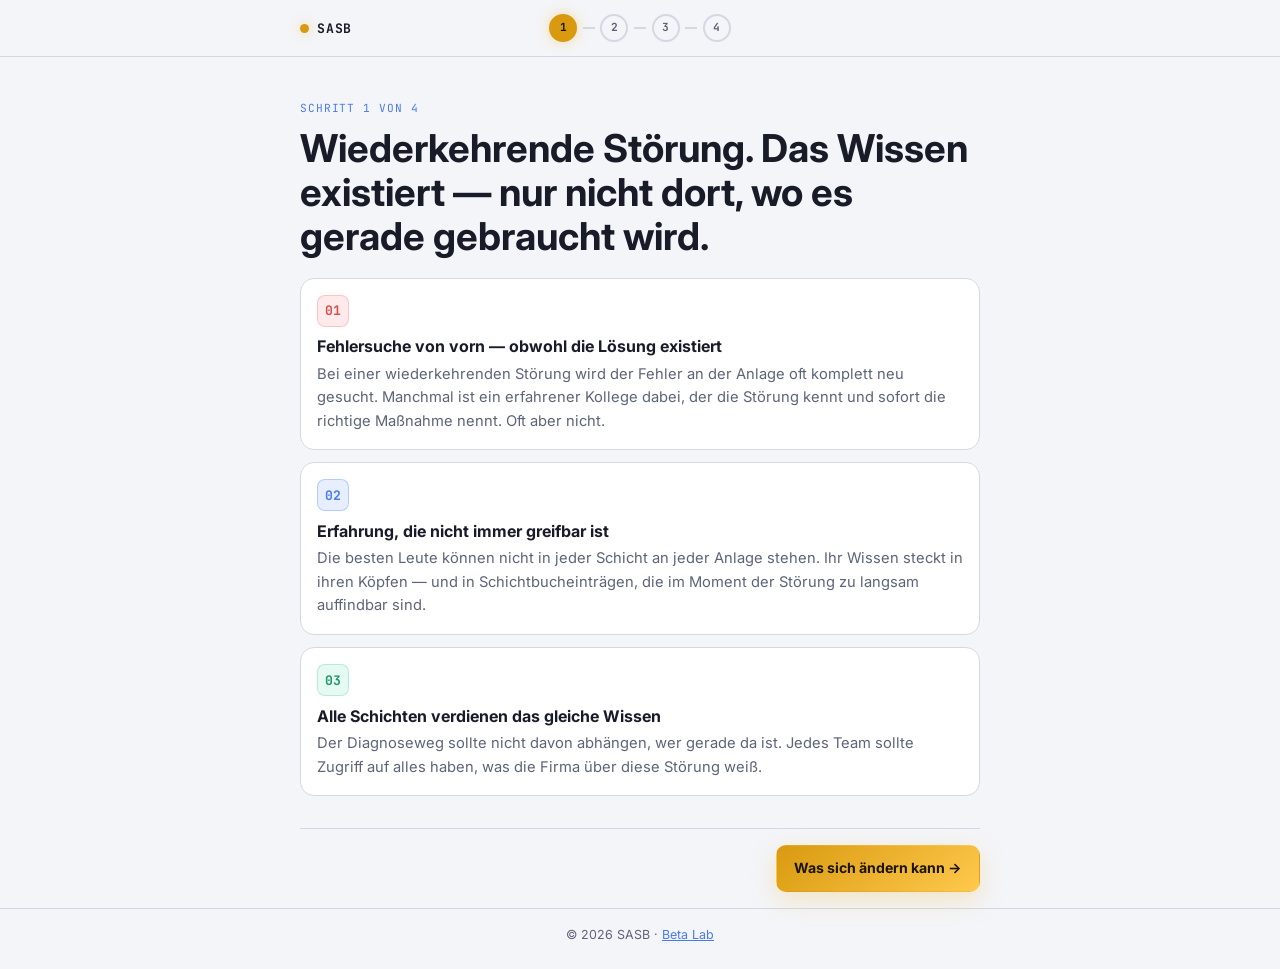
==== index.html @ c2d975c8 "Restructure static site and add GitHub Pages deployment" ====
<!doctype html>
<html lang="de">
<head>
  <meta charset="utf-8" />
  <script>
  (() => {
    try {
      const stored = localStorage.getItem('lugh21-theme');
      if (stored === 'dark' || stored === 'light') {
        document.documentElement.setAttribute('data-theme', stored);
      } else if (stored === 'system') {
        document.documentElement.removeAttribute('data-theme');
      } else {
        document.documentElement.setAttribute('data-theme', 'light');
      }
    } catch (error) {
      document.documentElement.setAttribute('data-theme', 'light');
    }
  })();
  </script>
  <meta name="viewport" content="width=device-width, initial-scale=1" />
  <title>SASB | Wiederkehrende Störung?</title>
  <meta name="description" content="Wiederkehrende Störungen kosten Zeit — weil vorhandenes Wissen im Moment der Störung nicht greifbar ist." />
  <meta name="robots" content="noindex,nofollow" />
  <link rel="preconnect" href="https://fonts.googleapis.com" />
  <link rel="preconnect" href="https://fonts.gstatic.com" crossorigin />
  <link href="https://fonts.googleapis.com/css2?family=Inter:wght@400;600;700&family=JetBrains+Mono:wght@500;700&display=swap" rel="stylesheet" />
  <link rel="stylesheet" href="assets/style.css" />
  <script src="assets/theme.js" defer></script>
</head>
<body>

  <header class="site-header">
    <div class="wrap header-row">
      <a class="brand" href="./">
        <span class="brand-dot" aria-hidden="true"></span>
        SASB
      </a>
      <nav class="steps" aria-label="Fortschritt">
        <span class="step-dot active" aria-current="step" aria-label="Schritt 1">1</span>
        <span class="step-line"></span>
        <a class="step-dot" href="loesung/" aria-label="Schritt 2">2</a>
        <span class="step-line"></span>
        <a class="step-dot" href="ablauf/" aria-label="Schritt 3">3</a>
        <span class="step-line"></span>
        <a class="step-dot" href="termin/" aria-label="Schritt 4">4</a>
      </nav>
      <div class="links"></div>
    </div>
  </header>

  <main>
    <div class="wrap">

      <div class="reveal">
        <p class="page-label">Schritt 1 von 4</p>
        <h1>Wiederkehrende Störung. Das Wissen existiert — nur nicht dort, wo es gerade gebraucht wird.</h1>
      </div>

      <div class="card-grid reveal d2">

        <article class="card">
          <div class="card-icon red">01</div>
          <h3>Fehlersuche von vorn — obwohl die Lösung existiert</h3>
          <p>Bei einer wiederkehrenden Störung wird der Fehler an der Anlage oft komplett neu gesucht. Manchmal ist ein erfahrener Kollege dabei, der die Störung kennt und sofort die richtige Maßnahme nennt. Oft aber nicht.</p>
        </article>

        <article class="card">
          <div class="card-icon blue">02</div>
          <h3>Erfahrung, die nicht immer greifbar ist</h3>
          <p>Die besten Leute können nicht in jeder Schicht an jeder Anlage stehen. Ihr Wissen steckt in ihren Köpfen — und in Schichtbucheinträgen, die im Moment der Störung zu langsam auffindbar sind.</p>
        </article>

        <article class="card">
          <div class="card-icon green">03</div>
          <h3>Alle Schichten verdienen das gleiche Wissen</h3>
          <p>Der Diagnoseweg sollte nicht davon abhängen, wer gerade da ist. Jedes Team sollte Zugriff auf alles haben, was die Firma über diese Störung weiß.</p>
        </article>

      </div>

      <nav class="wizard-nav reveal d3">
        <span></span>
        <a class="btn btn-next" href="loesung/">Was sich ändern kann &rarr;</a>
      </nav>

    </div>
  </main>

  <footer class="site-footer">
    <div class="wrap">
      &copy; 2026 SASB &middot; <a href="/beta-lab/">Beta Lab</a>
    </div>
  </footer>

</body>
</html>
---- assets/style.css ----
/* SASB Case Study Flow — "Werkstatt-Klarheit" */

/* === Light Mode (Default) === */
:root {
  color-scheme: light;
  --bg: #f4f5f9;
  --surface: #ffffff;
  --surface-2: #eceef3;
  --line: #d3d8e3;
  --text: #181c28;
  --muted: #5c6478;
  --blue: #3068e0;
  --blue-soft: #4a7af0;
  --signal: #d99a10;
  --signal-soft: #b8840e;
  --ok: #1c9968;
  --warn: #d44e4e;
  --header-bg: rgba(244, 245, 249, 0.92);
  --terminal-bg: #eceef3;
  --terminal-text: #2c3652;
  --signal-text: #6e5000;
  --callout-text: #1e3d6e;
  --max: 680px;
  --r: 14px;
}

/* === Dark Mode === */
:root[data-theme="dark"] {
  color-scheme: dark;
  --bg: #0c1021;
  --surface: #151b2e;
  --surface-2: #1a2240;
  --line: #253354;
  --text: #e8edf5;
  --muted: #8a96b0;
  --blue: #3b7dff;
  --blue-soft: #6b9fff;
  --signal: #f0b429;
  --signal-soft: #ffd97a;
  --ok: #34d399;
  --warn: #f87171;
  --header-bg: rgba(12, 16, 33, 0.92);
  --terminal-bg: linear-gradient(175deg, #0e142a, #0a0e1c);
  --terminal-text: #c0d0f0;
  --signal-text: #ffe8a8;
  --callout-text: #bdd4ff;
}

@media (prefers-color-scheme: dark) {
  :root:not([data-theme]) {
    color-scheme: dark;
    --bg: #0c1021;
    --surface: #151b2e;
    --surface-2: #1a2240;
    --line: #253354;
    --text: #e8edf5;
    --muted: #8a96b0;
    --blue: #3b7dff;
    --blue-soft: #6b9fff;
    --signal: #f0b429;
    --signal-soft: #ffd97a;
    --ok: #34d399;
    --warn: #f87171;
    --header-bg: rgba(12, 16, 33, 0.92);
    --terminal-bg: linear-gradient(175deg, #0e142a, #0a0e1c);
    --terminal-text: #c0d0f0;
    --signal-text: #ffe8a8;
    --callout-text: #bdd4ff;
  }
}

*, *::before, *::after { box-sizing: border-box; }

html, body { margin: 0; padding: 0; }

body {
  font-family: Inter, system-ui, -apple-system, sans-serif;
  color: var(--text);
  background: var(--bg);
  line-height: 1.6;
  min-height: 100vh;
  display: flex;
  flex-direction: column;
}

a { color: inherit; text-decoration: none; }

/* Layout */
.wrap {
  width: min(var(--max), calc(100% - 2rem));
  margin: 0 auto;
}

main {
  flex: 1;
  padding: 2rem 0 1rem;
}

/* === HEADER === */
.site-header {
  border-bottom: 1px solid var(--line);
  background: var(--header-bg);
  backdrop-filter: blur(10px);
  position: sticky;
  top: 0;
  z-index: 10;
}

.header-row {
  display: flex;
  align-items: center;
  justify-content: space-between;
  min-height: 56px;
  gap: 0.5rem;
}

.brand {
  display: inline-flex;
  align-items: center;
  gap: 0.5rem;
  font-family: "JetBrains Mono", monospace;
  font-weight: 700;
  font-size: 0.82rem;
  letter-spacing: 0.06em;
  text-transform: uppercase;
  color: var(--text);
  min-width: 60px;
}

.brand-dot {
  width: 9px;
  height: 9px;
  border-radius: 50%;
  background: var(--signal);
  box-shadow: 0 0 12px rgba(240, 180, 41, 0.5);
}

.links {
  display: flex;
  align-items: center;
  justify-content: flex-end;
  min-width: 60px;
}

/* === STEP INDICATOR === */
.steps {
  display: flex;
  align-items: center;
  gap: 0.35rem;
}

.step-dot {
  width: 28px;
  height: 28px;
  border-radius: 50%;
  display: grid;
  place-items: center;
  font-family: "JetBrains Mono", monospace;
  font-size: 0.7rem;
  font-weight: 700;
  border: 2px solid var(--line);
  color: var(--muted);
  background: transparent;
  transition: 0.2s ease;
}

a.step-dot:hover {
  border-color: var(--blue-soft);
  color: var(--text);
  box-shadow: 0 0 0 3px rgba(59, 125, 255, 0.12);
}

a.step-dot.done:hover {
  border-color: var(--blue-soft);
  background: var(--blue-soft);
  color: #fff;
}

a.step-dot:focus-visible {
  outline: 2px solid rgba(59, 125, 255, 0.55);
  outline-offset: 2px;
}

.step-dot.done {
  border-color: var(--blue);
  background: var(--blue);
  color: #fff;
}

.step-dot.active {
  border-color: var(--signal);
  background: var(--signal);
  color: #1a1500;
  box-shadow: 0 0 14px rgba(240, 180, 41, 0.4);
}

.step-line {
  width: 12px;
  height: 2px;
  background: var(--line);
}

.step-line.done {
  background: var(--blue);
}

/* === PAGE HEADLINE === */
.page-label {
  font-family: "JetBrains Mono", monospace;
  font-size: 0.7rem;
  letter-spacing: 0.08em;
  text-transform: uppercase;
  color: var(--blue-soft);
  margin-bottom: 0.5rem;
}

h1 {
  font-size: clamp(1.6rem, 5vw, 2.4rem);
  line-height: 1.15;
  margin: 0 0 1rem;
  font-weight: 700;
}

.lead {
  color: var(--muted);
  font-size: 1.02rem;
  margin: 0 0 1.5rem;
  max-width: 56ch;
}

h2 {
  font-size: 1.15rem;
  line-height: 1.2;
  margin: 0 0 0.6rem;
  font-weight: 700;
}

/* === CARDS === */
.card-grid {
  display: grid;
  gap: 0.75rem;
  margin-top: 1.2rem;
}

.card {
  border-radius: var(--r);
  border: 1px solid var(--line);
  background: var(--surface);
  padding: 1rem;
}

.card h3 {
  font-size: 1rem;
  margin: 0 0 0.4rem;
  line-height: 1.25;
}

.card p {
  margin: 0;
  color: var(--muted);
  font-size: 0.92rem;
}

.card-icon {
  width: 32px;
  height: 32px;
  border-radius: 8px;
  display: grid;
  place-items: center;
  font-size: 0.82rem;
  margin-bottom: 0.6rem;
  font-weight: 700;
  font-family: "JetBrains Mono", monospace;
}

.card-icon.red {
  background: rgba(248, 113, 113, 0.15);
  color: var(--warn);
  border: 1px solid rgba(248, 113, 113, 0.3);
}

.card-icon.blue {
  background: rgba(59, 125, 255, 0.12);
  color: var(--blue-soft);
  border: 1px solid rgba(59, 125, 255, 0.3);
}

.card-icon.green {
  background: rgba(52, 211, 153, 0.12);
  color: var(--ok);
  border: 1px solid rgba(52, 211, 153, 0.3);
}

/* === TERMINAL === */
.terminal {
  border-radius: var(--r);
  border: 1px solid var(--line);
  background: var(--terminal-bg);
  padding: 0.8rem 1rem;
  margin: 1rem 0;
}

.terminal-head {
  display: flex;
  align-items: center;
  gap: 0.4rem;
  margin-bottom: 0.7rem;
}

.terminal-head i {
  width: 8px;
  height: 8px;
  border-radius: 50%;
  background: var(--line);
}

.terminal-head span {
  margin-left: 0.3rem;
  font-family: "JetBrains Mono", monospace;
  font-size: 0.72rem;
  color: var(--muted);
}

.terminal pre {
  margin: 0;
  font-family: "JetBrains Mono", monospace;
  font-size: 0.78rem;
  color: var(--terminal-text);
  white-space: pre-wrap;
  line-height: 1.55;
}

/* === DEMO BLOCKS (Eingabe / Antwort) === */
.demo-context {
  font-size: 0.88rem;
  color: var(--muted);
  margin: 1rem 0 0.5rem;
}

.demo-block {
  border-radius: var(--r);
  border: 1px solid var(--line);
  background: var(--terminal-bg);
  padding: 0.8rem 1rem;
  font-family: "JetBrains Mono", monospace;
  font-size: 0.78rem;
  color: var(--terminal-text);
  line-height: 1.55;
}

.demo-block + .demo-block {
  margin-top: 0.75rem;
}

.demo-block-head {
  display: flex;
  align-items: baseline;
  justify-content: space-between;
  gap: 0.5rem;
  margin-bottom: 0.5rem;
  flex-wrap: wrap;
}

.demo-block-head .terminal-label {
  margin-bottom: 0;
}

.demo-block-head-right {
  display: flex;
  align-items: center;
  gap: 0.5rem;
  flex-wrap: wrap;
}

.demo-block p {
  margin: 0 0 0.6rem;
}

.demo-block p:last-child {
  margin-bottom: 0;
}

/* === TERMINAL BODY (structured content) === */
.terminal-body {
  font-family: "JetBrains Mono", monospace;
  font-size: 0.78rem;
  color: var(--terminal-text);
  line-height: 1.55;
}

.terminal-body p {
  margin: 0 0 0.6rem;
}

.terminal-body p:last-child {
  margin-bottom: 0;
}

.terminal-input {
  color: var(--text);
  font-weight: 700;
  padding-bottom: 0.6rem;
  margin-bottom: 0.7rem;
  border-bottom: 1px solid var(--line);
}

.terminal-prompt {
  color: var(--signal);
  margin-right: 0.3rem;
}

.terminal-label {
  font-weight: 700;
  text-transform: uppercase;
  letter-spacing: 0.04em;
  font-size: 0.72rem;
  margin-bottom: 0.25rem;
  color: var(--muted);
}

.terminal-label.action {
  color: var(--ok);
  display: flex;
  align-items: center;
  gap: 0.5rem;
  flex-wrap: wrap;
}

.terminal-score {
  display: inline-flex;
  align-items: center;
  gap: 0.25rem;
  font-family: "JetBrains Mono", monospace;
  font-size: 0.68rem;
  font-weight: 700;
  color: var(--ok);
  background: rgba(52, 211, 153, 0.1);
  border: 1px solid rgba(52, 211, 153, 0.3);
  border-radius: 6px;
  padding: 0.15rem 0.45rem;
  text-transform: none;
  letter-spacing: 0;
}

.terminal-cause {
  font-family: "JetBrains Mono", monospace;
  font-size: 0.75rem;
  color: var(--signal-soft);
  background: rgba(240, 180, 41, 0.07);
  border: 1px solid rgba(240, 180, 41, 0.35);
  border-radius: 8px;
  padding: 0.4rem 0.6rem;
  line-height: 1.45;
  margin: 0.3rem 0 0;
}

.terminal-source-link {
  font-size: 0.68rem;
  color: var(--blue-soft);
  cursor: pointer;
  text-transform: none;
  letter-spacing: 0;
  font-weight: 500;
  white-space: nowrap;
}

.terminal-source-link:hover {
  text-decoration: underline;
}

.terminal-details {
  border-top: 1px solid var(--line);
  padding-top: 0.5rem;
  margin-top: 0.6rem;
}

.terminal-details summary {
  font-weight: 700;
  color: var(--muted);
  text-transform: uppercase;
  letter-spacing: 0.04em;
  font-size: 0.72rem;
  cursor: pointer;
  list-style: none;
  display: flex;
  align-items: center;
  gap: 0.4rem;
}

.terminal-details summary::-webkit-details-marker {
  display: none;
}

.terminal-details summary::before {
  content: "\25B6";
  font-size: 0.55rem;
  color: var(--muted);
  transition: transform 0.15s ease;
}

.terminal-details[open] summary::before {
  transform: rotate(90deg);
}

.terminal-details p {
  margin: 0.4rem 0 0;
  padding-left: 1rem;
  color: var(--terminal-text);
}

.terminal-details .terminal-raw-entry {
  margin: 0.4rem 0 0;
  padding-left: 1rem;
  color: var(--terminal-text);
  white-space: normal;
  overflow-wrap: break-word;
  font-size: 0.88rem;
  line-height: 1.6;
}

.terminal-details[open] {
  padding-bottom: 0.2rem;
}

/* === COMPARE BOX (Ist / Ist nicht) === */
.compare {
  display: grid;
  gap: 0.75rem;
  margin: 1rem 0;
}

.compare-box {
  border-radius: var(--r);
  padding: 0.9rem 1rem;
  border: 1px solid;
}

.compare-box.positive {
  border-color: rgba(52, 211, 153, 0.35);
  background: rgba(52, 211, 153, 0.06);
}

.compare-box.negative {
  border-color: rgba(248, 113, 113, 0.3);
  background: rgba(248, 113, 113, 0.05);
}

.compare-box h3 {
  font-size: 0.82rem;
  margin: 0 0 0.4rem;
  font-family: "JetBrains Mono", monospace;
  letter-spacing: 0.04em;
  text-transform: uppercase;
}

.compare-box.positive h3 { color: var(--ok); }
.compare-box.negative h3 { color: var(--warn); }

.compare-box ul {
  margin: 0;
  padding-left: 1rem;
  color: var(--muted);
  font-size: 0.88rem;
}

.compare-box li + li { margin-top: 0.3rem; }

/* === CASE CARDS === */
.case-card {
  border-radius: var(--r);
  border: 1px solid var(--line);
  background: var(--surface);
  padding: 1rem;
}

.case-card h3 {
  font-size: 0.95rem;
  margin: 0 0 0.5rem;
}

.case-card ul {
  margin: 0;
  padding-left: 1rem;
  color: var(--muted);
  font-size: 0.88rem;
}

.case-card li + li { margin-top: 0.3rem; }

/* === KPI === */
.kpi-grid {
  display: grid;
  grid-template-columns: repeat(3, 1fr);
  gap: 0.6rem;
  margin: 1rem 0;
}

.kpi-item {
  border-radius: 10px;
  border: 1px solid var(--line);
  background: var(--surface);
  padding: 0.7rem;
  text-align: center;
}

.kpi-item strong {
  display: block;
  font-family: "JetBrains Mono", monospace;
  color: var(--signal);
  font-size: 0.95rem;
}

.kpi-item span {
  font-size: 0.78rem;
  color: var(--muted);
}

/* === TIMELINE === */
.timeline {
  display: grid;
  gap: 0.6rem;
  margin: 1rem 0;
}

.tl-item {
  display: grid;
  grid-template-columns: 72px 1fr;
  gap: 0.7rem;
  align-items: start;
}

.tl-tag {
  text-align: center;
  border-radius: 8px;
  padding: 0.3rem 0.35rem;
  font-family: "JetBrains Mono", monospace;
  font-size: 0.68rem;
  font-weight: 700;
  color: #0a0f1f;
  background: var(--blue-soft);
}

.tl-item h3 {
  font-size: 0.95rem;
  margin: 0 0 0.2rem;
}

.tl-item p {
  margin: 0;
  color: var(--muted);
  font-size: 0.88rem;
}

/* === SIGNAL BOX (Risikoregel) === */
.signal-box {
  border-radius: var(--r);
  border: 1px solid rgba(240, 180, 41, 0.45);
  background: rgba(240, 180, 41, 0.07);
  padding: 1rem;
  margin: 1rem 0;
}

.signal-box h3 {
  font-size: 1.05rem;
  color: var(--signal-soft);
  margin: 0 0 0.3rem;
}

.signal-box p {
  margin: 0;
  color: var(--signal-text);
  font-size: 0.9rem;
}

/* === CALLOUT === */
.callout {
  border-radius: var(--r);
  border: 1px solid rgba(59, 125, 255, 0.35);
  background: rgba(59, 125, 255, 0.07);
  padding: 0.8rem 1rem;
  color: var(--callout-text);
  font-size: 0.88rem;
  margin: 1rem 0;
}

/* === NOTE (muted hint) === */
.note {
  font-size: 0.8rem;
  color: var(--muted);
  margin-top: 0.6rem;
  padding-left: 0.7rem;
  border-left: 2px solid var(--line);
}

/* === CHAMPIONS === */
.champions {
  display: grid;
  gap: 0.5rem;
  margin: 0.8rem 0;
}

.champion {
  display: flex;
  gap: 0.6rem;
  align-items: baseline;
  font-size: 0.9rem;
}

.champion strong {
  font-family: "JetBrains Mono", monospace;
  font-size: 0.78rem;
  color: var(--blue-soft);
  min-width: fit-content;
}

.champion span {
  color: var(--muted);
}

/* === EFFORT === */
.effort {
  border-radius: var(--r);
  border: 1px solid var(--line);
  background: var(--surface);
  padding: 1rem;
  margin: 1rem 0;
}

.effort h3 {
  font-size: 0.95rem;
  margin: 0 0 0.5rem;
}

.effort ul {
  margin: 0;
  padding-left: 1rem;
  color: var(--muted);
  font-size: 0.9rem;
}

.effort li + li { margin-top: 0.3rem; }

/* === FORM === */
.form-card {
  border-radius: var(--r);
  border: 1px solid var(--line);
  background: var(--surface);
  padding: 1rem;
  margin: 1rem 0;
}

.form-card label {
  display: block;
  font-size: 0.8rem;
  color: var(--muted);
  margin-bottom: 0.3rem;
}

.form-card input,
.form-card select,
.form-card textarea {
  width: 100%;
  border-radius: 8px;
  border: 1px solid var(--line);
  background: var(--bg);
  color: var(--text);
  font: inherit;
  font-size: 0.9rem;
  padding: 0.55rem 0.7rem;
  margin-bottom: 0.7rem;
}

.form-card textarea {
  min-height: 90px;
  resize: vertical;
}

.form-card input:focus,
.form-card select:focus,
.form-card textarea:focus {
  outline: 2px solid rgba(59, 125, 255, 0.45);
  outline-offset: 1px;
}

/* === CALENDLY EMBED === */
.calendly-container {
  position: relative;
  min-height: 760px;
  border-radius: var(--r);
  border: 1px solid var(--line);
  background: var(--surface);
  overflow: hidden;
  margin: 1.5rem 0;
}

.calendly-loading {
  position: absolute;
  inset: 0;
  display: flex;
  align-items: center;
  justify-content: center;
  padding: 1rem;
  font-family: "JetBrains Mono", monospace;
  font-size: 0.8rem;
  color: var(--muted);
  background:
    linear-gradient(
      110deg,
      transparent 20%,
      rgba(255, 255, 255, 0.26) 40%,
      transparent 60%
    ),
    linear-gradient(180deg, var(--surface), var(--surface-2));
  background-size: 250% 100%, 100% 100%;
  animation: calendlyShimmer 1.7s linear infinite;
  transition: opacity 0.22s ease;
  pointer-events: none;
}

.calendly-container .calendly-inline-widget {
  min-height: 760px;
  opacity: 0.01;
  transition: opacity 0.22s ease;
}

.calendly-container[data-calendly-state="ready"] .calendly-loading {
  opacity: 0;
}

.calendly-container[data-calendly-state="ready"] .calendly-inline-widget {
  opacity: 1;
}

.calendly-container[data-calendly-state="error"] .calendly-loading {
  animation: none;
  background: linear-gradient(180deg, var(--surface), var(--surface-2));
  pointer-events: auto;
}

.calendly-container[data-calendly-state="error"] .calendly-loading a {
  color: var(--blue);
  font-weight: 700;
  text-decoration: underline;
}

@keyframes calendlyShimmer {
  0% {
    background-position: 110% 0, 0 0;
  }
  100% {
    background-position: -120% 0, 0 0;
  }
}

.contact-divider {
  font-size: 0.85rem;
  color: var(--muted);
  text-align: center;
  margin: 1.2rem 0 0.8rem;
  position: relative;
  display: flex;
  align-items: center;
  gap: 0.8rem;
}

.contact-divider::before,
.contact-divider::after {
  content: "";
  flex: 1;
  height: 1px;
  background: var(--line);
}

.contact-alt {
  display: grid;
  gap: 0.65rem;
}

/* === CHECK LIST (Termin) === */
.check-list {
  margin: 0.8rem 0;
  padding: 0;
  list-style: none;
}

.check-list li {
  padding: 0.45rem 0 0.45rem 1.4rem;
  position: relative;
  color: var(--muted);
  font-size: 0.92rem;
}

.check-list li::before {
  content: "";
  position: absolute;
  left: 0;
  top: 0.65rem;
  width: 8px;
  height: 8px;
  border-radius: 50%;
  background: var(--blue);
}

/* === WIZARD NAV === */
.wizard-nav {
  margin-top: 2rem;
  padding-top: 1rem;
  border-top: 1px solid var(--line);
  display: flex;
  justify-content: space-between;
  align-items: center;
  gap: 0.8rem;
}

.btn {
  display: inline-flex;
  align-items: center;
  justify-content: center;
  gap: 0.4rem;
  border-radius: 10px;
  padding: 0.7rem 1.1rem;
  font-weight: 700;
  font-size: 0.88rem;
  border: 1px solid transparent;
  transition: 0.18s ease;
  cursor: pointer;
}

.btn:hover { transform: translateY(-1px); }

.btn-next {
  background: linear-gradient(140deg, var(--signal), #ffc94d);
  color: #1a1400;
  box-shadow: 0 8px 24px rgba(240, 180, 41, 0.25);
}

.btn-back {
  background: transparent;
  border-color: var(--line);
  color: var(--muted);
}

.btn-back:hover {
  border-color: var(--blue);
  color: var(--text);
}

.btn-mail {
  background: var(--blue);
  color: #fff;
  box-shadow: 0 8px 24px rgba(59, 125, 255, 0.25);
  width: 100%;
  padding: 0.85rem;
  font-size: 0.95rem;
}

.contact-options {
  margin: 1.5rem 0;
  display: grid;
  gap: 0.65rem;
}

.btn-whatsapp {
  width: 100%;
  padding: 0.85rem;
  font-size: 0.95rem;
  background: rgba(52, 211, 153, 0.12);
  border-color: rgba(52, 211, 153, 0.45);
  color: var(--text);
}

.btn-whatsapp:hover {
  border-color: rgba(52, 211, 153, 0.7);
}

/* === TRUST STRIP === */
.trust-strip {
  border-radius: var(--r);
  border: 1px solid rgba(52, 211, 153, 0.35);
  background: rgba(52, 211, 153, 0.06);
  padding: 1rem;
  margin: 1rem 0;
}

.trust-strip h3 {
  font-size: 0.95rem;
  color: var(--ok);
  margin: 0 0 0.5rem;
}

.trust-strip ul {
  margin: 0;
  padding: 0;
  list-style: none;
}

.trust-strip li {
  padding: 0.3rem 0 0.3rem 1.2rem;
  position: relative;
  color: var(--muted);
  font-size: 0.88rem;
}

.trust-strip li::before {
  content: "";
  position: absolute;
  left: 0;
  top: 0.55rem;
  width: 7px;
  height: 7px;
  border-radius: 50%;
  background: var(--ok);
}

/* === FAQ SECTION === */
.faq-section {
  margin: 1rem 0;
}

.faq-section h3 {
  font-size: 0.95rem;
  margin: 0 0 0.6rem;
}

.faq-item {
  border-radius: 10px;
  border: 1px solid var(--line);
  background: var(--surface);
  margin-bottom: 0.5rem;
}

.faq-item summary {
  padding: 0.7rem 1rem;
  font-weight: 600;
  font-size: 0.88rem;
  cursor: pointer;
  list-style: none;
  display: flex;
  align-items: center;
  gap: 0.5rem;
  color: var(--text);
}

.faq-item summary::-webkit-details-marker {
  display: none;
}

.faq-item summary::before {
  content: "\25B6";
  font-size: 0.5rem;
  color: var(--muted);
  transition: transform 0.15s ease;
  flex-shrink: 0;
}

.faq-item[open] summary::before {
  transform: rotate(90deg);
}

.faq-item p {
  margin: 0;
  padding: 0 1rem 0.7rem 1.8rem;
  color: var(--muted);
  font-size: 0.86rem;
  line-height: 1.55;
}

/* === FOOTER === */
.site-footer {
  margin-top: auto;
  border-top: 1px solid var(--line);
  padding: 1rem 0 1.5rem;
  color: var(--muted);
  font-size: 0.78rem;
  text-align: center;
}

.site-footer a {
  color: var(--blue-soft);
  text-decoration: underline;
}

/* === REVEAL ANIMATION === */
.reveal {
  opacity: 0;
  transform: translateY(14px);
  animation: lift 0.5s ease forwards;
}

.reveal.d2 { animation-delay: 0.07s; }
.reveal.d3 { animation-delay: 0.14s; }

@keyframes lift {
  to { opacity: 1; transform: none; }
}

/* === RESPONSIVE === */
@media (min-width: 640px) {
  .compare { grid-template-columns: 1fr 1fr; }
  .card-grid.cols-3 { grid-template-columns: repeat(3, 1fr); }
}

@media (max-width: 400px) {
  .steps { gap: 0.2rem; }
  .step-dot { width: 24px; height: 24px; font-size: 0.62rem; }
  .step-line { width: 6px; }
  .kpi-grid { grid-template-columns: 1fr; }
  .tl-item { grid-template-columns: 60px 1fr; }
}
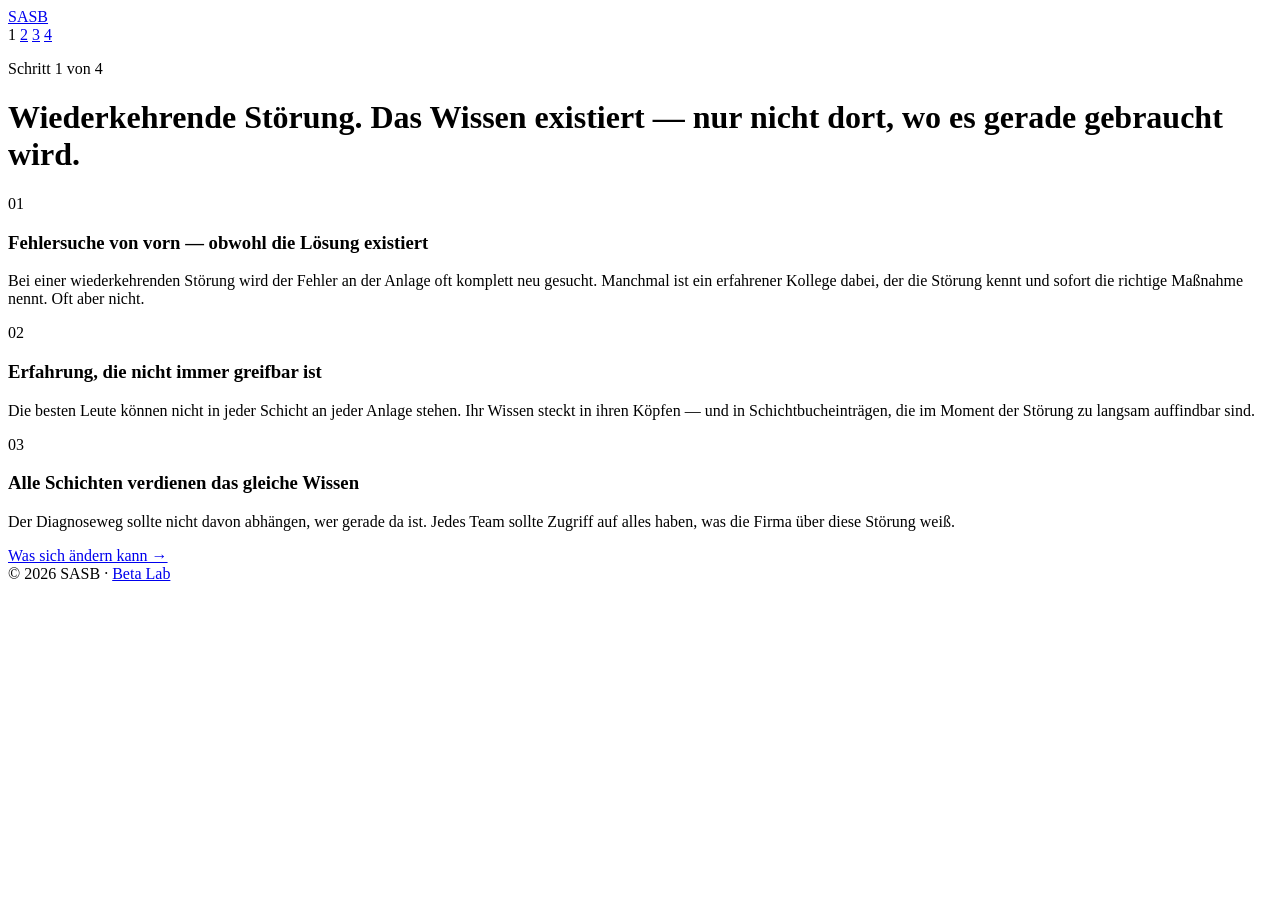
==== commit 7a41ec2b: "Update website to neuer Stand" ====
--- a/index.html
+++ b/index.html
@@ -25,25 +25,25 @@
   <link rel="preconnect" href="https://fonts.googleapis.com" />
   <link rel="preconnect" href="https://fonts.gstatic.com" crossorigin />
   <link href="https://fonts.googleapis.com/css2?family=Inter:wght@400;600;700&family=JetBrains+Mono:wght@500;700&display=swap" rel="stylesheet" />
-  <link rel="stylesheet" href="assets/style.css" />
-  <script src="assets/theme.js" defer></script>
+  <link rel="stylesheet" href="/SASB_CaseStudy/assets/style.css" />
+  <script src="/assets/theme.js" defer></script>
 </head>
 <body>
 
   <header class="site-header">
     <div class="wrap header-row">
-      <a class="brand" href="./">
+      <a class="brand" href="/SASB_CaseStudy/">
         <span class="brand-dot" aria-hidden="true"></span>
         SASB
       </a>
       <nav class="steps" aria-label="Fortschritt">
         <span class="step-dot active" aria-current="step" aria-label="Schritt 1">1</span>
         <span class="step-line"></span>
-        <a class="step-dot" href="loesung/" aria-label="Schritt 2">2</a>
+        <a class="step-dot" href="/SASB_CaseStudy/loesung/" aria-label="Schritt 2">2</a>
         <span class="step-line"></span>
-        <a class="step-dot" href="ablauf/" aria-label="Schritt 3">3</a>
+        <a class="step-dot" href="/SASB_CaseStudy/ablauf/" aria-label="Schritt 3">3</a>
         <span class="step-line"></span>
-        <a class="step-dot" href="termin/" aria-label="Schritt 4">4</a>
+        <a class="step-dot" href="/SASB_CaseStudy/termin/" aria-label="Schritt 4">4</a>
       </nav>
       <div class="links"></div>
     </div>
@@ -81,7 +81,7 @@
 
       <nav class="wizard-nav reveal d3">
         <span></span>
-        <a class="btn btn-next" href="loesung/">Was sich ändern kann &rarr;</a>
+        <a class="btn btn-next" href="/SASB_CaseStudy/loesung/">Was sich ändern kann &rarr;</a>
       </nav>
 
     </div>
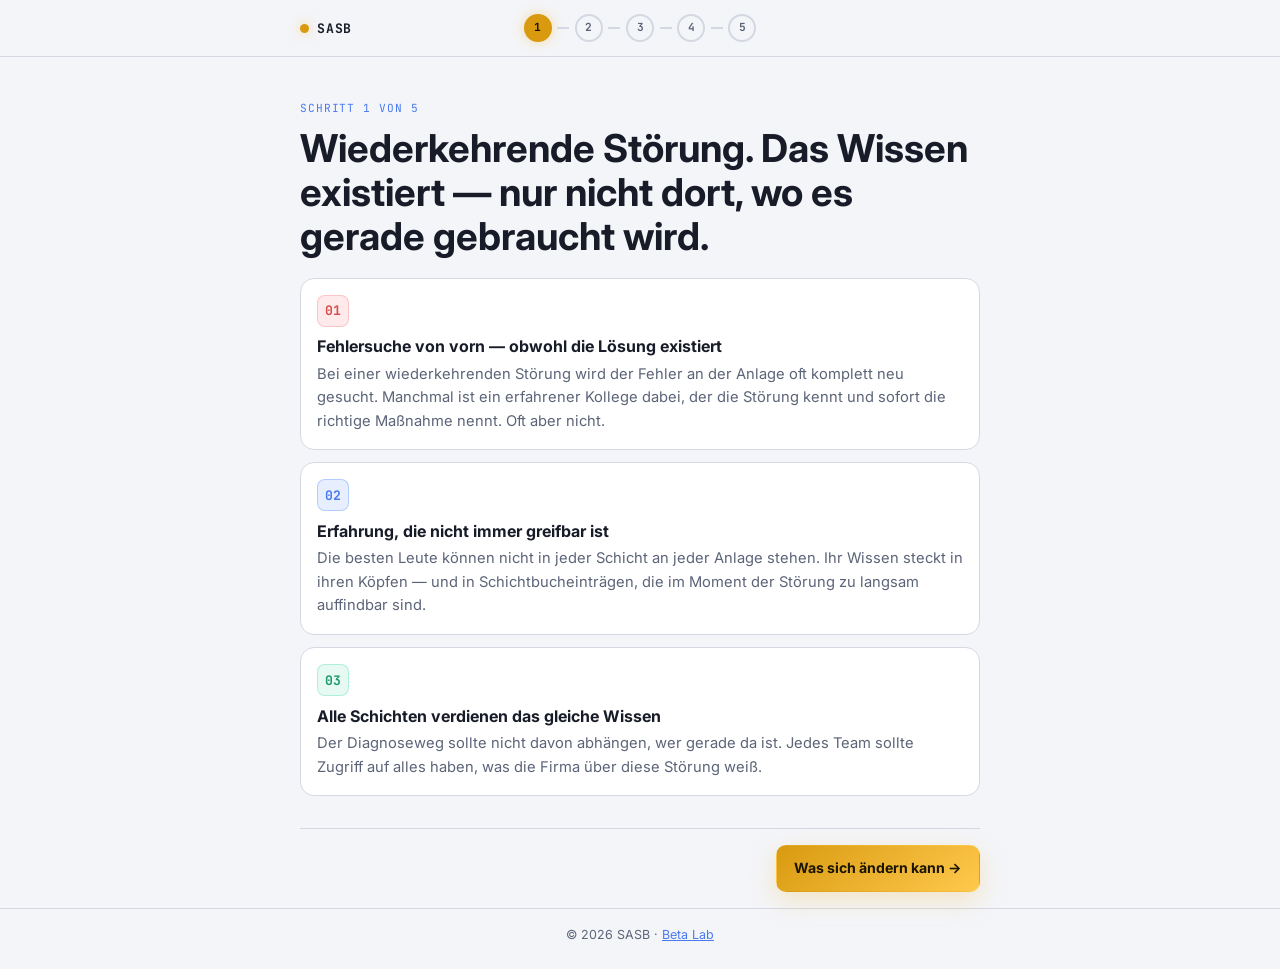
==== commit 706b0e77: "seite 3 beweis" ====
--- a/index.html
+++ b/index.html
@@ -22,28 +22,31 @@
   <title>SASB | Wiederkehrende Störung?</title>
   <meta name="description" content="Wiederkehrende Störungen kosten Zeit — weil vorhandenes Wissen im Moment der Störung nicht greifbar ist." />
   <meta name="robots" content="noindex,nofollow" />
+  <link rel="icon" href="assets/favicon.svg" type="image/svg+xml" />
   <link rel="preconnect" href="https://fonts.googleapis.com" />
   <link rel="preconnect" href="https://fonts.gstatic.com" crossorigin />
   <link href="https://fonts.googleapis.com/css2?family=Inter:wght@400;600;700&family=JetBrains+Mono:wght@500;700&display=swap" rel="stylesheet" />
-  <link rel="stylesheet" href="/SASB_CaseStudy/assets/style.css" />
-  <script src="/assets/theme.js" defer></script>
+  <link rel="stylesheet" href="assets/style.css" />
+  <script src="assets/theme.js" defer></script>
 </head>
 <body>
 
   <header class="site-header">
     <div class="wrap header-row">
-      <a class="brand" href="/SASB_CaseStudy/">
+      <a class="brand" href="./">
         <span class="brand-dot" aria-hidden="true"></span>
         SASB
       </a>
       <nav class="steps" aria-label="Fortschritt">
         <span class="step-dot active" aria-current="step" aria-label="Schritt 1">1</span>
         <span class="step-line"></span>
-        <a class="step-dot" href="/SASB_CaseStudy/loesung/" aria-label="Schritt 2">2</a>
+        <a class="step-dot" href="loesung/" aria-label="Schritt 2">2</a>
         <span class="step-line"></span>
-        <a class="step-dot" href="/SASB_CaseStudy/ablauf/" aria-label="Schritt 3">3</a>
+        <a class="step-dot" href="beispiel/" aria-label="Schritt 3">3</a>
         <span class="step-line"></span>
-        <a class="step-dot" href="/SASB_CaseStudy/termin/" aria-label="Schritt 4">4</a>
+        <a class="step-dot" href="ablauf/" aria-label="Schritt 4">4</a>
+        <span class="step-line"></span>
+        <a class="step-dot" href="termin/" aria-label="Schritt 5">5</a>
       </nav>
       <div class="links"></div>
     </div>
@@ -53,7 +56,7 @@
     <div class="wrap">
 
       <div class="reveal">
-        <p class="page-label">Schritt 1 von 4</p>
+        <p class="page-label">Schritt 1 von 5</p>
         <h1>Wiederkehrende Störung. Das Wissen existiert — nur nicht dort, wo es gerade gebraucht wird.</h1>
       </div>
 
@@ -81,7 +84,7 @@
 
       <nav class="wizard-nav reveal d3">
         <span></span>
-        <a class="btn btn-next" href="/SASB_CaseStudy/loesung/">Was sich ändern kann &rarr;</a>
+        <a class="btn btn-next" href="loesung/">Was sich ändern kann &rarr;</a>
       </nav>
 
     </div>
--- a/assets/style.css
+++ b/assets/style.css
@@ -0,0 +1,1180 @@
+/* SASB Case Study Flow — "Werkstatt-Klarheit" */
+
+/* === Light Mode (Default) === */
+:root {
+  color-scheme: light;
+  --bg: #f4f5f9;
+  --surface: #ffffff;
+  --surface-2: #eceef3;
+  --line: #d3d8e3;
+  --text: #181c28;
+  --muted: #5c6478;
+  --blue: #3068e0;
+  --blue-soft: #4a7af0;
+  --signal: #d99a10;
+  --signal-soft: #b8840e;
+  --ok: #1c9968;
+  --warn: #d44e4e;
+  --header-bg: rgba(244, 245, 249, 0.92);
+  --terminal-bg: #eceef3;
+  --terminal-text: #2c3652;
+  --signal-text: #6e5000;
+  --callout-text: #1e3d6e;
+  --max: 680px;
+  --r: 14px;
+}
+
+/* === Dark Mode === */
+:root[data-theme="dark"] {
+  color-scheme: dark;
+  --bg: #0c1021;
+  --surface: #151b2e;
+  --surface-2: #1a2240;
+  --line: #253354;
+  --text: #e8edf5;
+  --muted: #8a96b0;
+  --blue: #3b7dff;
+  --blue-soft: #6b9fff;
+  --signal: #f0b429;
+  --signal-soft: #ffd97a;
+  --ok: #34d399;
+  --warn: #f87171;
+  --header-bg: rgba(12, 16, 33, 0.92);
+  --terminal-bg: linear-gradient(175deg, #0e142a, #0a0e1c);
+  --terminal-text: #c0d0f0;
+  --signal-text: #ffe8a8;
+  --callout-text: #bdd4ff;
+}
+
+@media (prefers-color-scheme: dark) {
+  :root:not([data-theme]) {
+    color-scheme: dark;
+    --bg: #0c1021;
+    --surface: #151b2e;
+    --surface-2: #1a2240;
+    --line: #253354;
+    --text: #e8edf5;
+    --muted: #8a96b0;
+    --blue: #3b7dff;
+    --blue-soft: #6b9fff;
+    --signal: #f0b429;
+    --signal-soft: #ffd97a;
+    --ok: #34d399;
+    --warn: #f87171;
+    --header-bg: rgba(12, 16, 33, 0.92);
+    --terminal-bg: linear-gradient(175deg, #0e142a, #0a0e1c);
+    --terminal-text: #c0d0f0;
+    --signal-text: #ffe8a8;
+    --callout-text: #bdd4ff;
+  }
+}
+
+*, *::before, *::after { box-sizing: border-box; }
+
+html, body { margin: 0; padding: 0; }
+
+body {
+  font-family: Inter, system-ui, -apple-system, sans-serif;
+  color: var(--text);
+  background: var(--bg);
+  line-height: 1.6;
+  min-height: 100vh;
+  display: flex;
+  flex-direction: column;
+}
+
+a { color: inherit; text-decoration: none; }
+
+/* Layout */
+.wrap {
+  width: min(var(--max), calc(100% - 2rem));
+  margin: 0 auto;
+}
+
+main {
+  flex: 1;
+  padding: 2rem 0 1rem;
+}
+
+/* === HEADER === */
+.site-header {
+  border-bottom: 1px solid var(--line);
+  background: var(--header-bg);
+  backdrop-filter: blur(10px);
+  position: sticky;
+  top: 0;
+  z-index: 10;
+}
+
+.header-row {
+  display: flex;
+  align-items: center;
+  justify-content: space-between;
+  min-height: 56px;
+  gap: 0.5rem;
+}
+
+.brand {
+  display: inline-flex;
+  align-items: center;
+  gap: 0.5rem;
+  font-family: "JetBrains Mono", monospace;
+  font-weight: 700;
+  font-size: 0.82rem;
+  letter-spacing: 0.06em;
+  text-transform: uppercase;
+  color: var(--text);
+  min-width: 60px;
+}
+
+.brand-dot {
+  width: 9px;
+  height: 9px;
+  border-radius: 50%;
+  background: var(--signal);
+  box-shadow: 0 0 12px rgba(240, 180, 41, 0.5);
+}
+
+.links {
+  display: flex;
+  align-items: center;
+  justify-content: flex-end;
+  min-width: 60px;
+}
+
+/* === STEP INDICATOR === */
+.steps {
+  display: flex;
+  align-items: center;
+  gap: 0.35rem;
+}
+
+.step-dot {
+  width: 28px;
+  height: 28px;
+  border-radius: 50%;
+  display: grid;
+  place-items: center;
+  font-family: "JetBrains Mono", monospace;
+  font-size: 0.7rem;
+  font-weight: 700;
+  border: 2px solid var(--line);
+  color: var(--muted);
+  background: transparent;
+  transition: 0.2s ease;
+}
+
+a.step-dot:hover {
+  border-color: var(--blue-soft);
+  color: var(--text);
+  box-shadow: 0 0 0 3px rgba(59, 125, 255, 0.12);
+}
+
+a.step-dot.done:hover {
+  border-color: var(--blue-soft);
+  background: var(--blue-soft);
+  color: #fff;
+}
+
+a.step-dot:focus-visible {
+  outline: 2px solid rgba(59, 125, 255, 0.55);
+  outline-offset: 2px;
+}
+
+.step-dot.done {
+  border-color: var(--blue);
+  background: var(--blue);
+  color: #fff;
+}
+
+.step-dot.active {
+  border-color: var(--signal);
+  background: var(--signal);
+  color: #1a1500;
+  box-shadow: 0 0 14px rgba(240, 180, 41, 0.4);
+}
+
+.step-line {
+  width: 12px;
+  height: 2px;
+  background: var(--line);
+}
+
+.step-line.done {
+  background: var(--blue);
+}
+
+/* === PAGE HEADLINE === */
+.page-label {
+  font-family: "JetBrains Mono", monospace;
+  font-size: 0.7rem;
+  letter-spacing: 0.08em;
+  text-transform: uppercase;
+  color: var(--blue-soft);
+  margin-bottom: 0.5rem;
+}
+
+h1 {
+  font-size: clamp(1.6rem, 5vw, 2.4rem);
+  line-height: 1.15;
+  margin: 0 0 1rem;
+  font-weight: 700;
+}
+
+.lead {
+  color: var(--muted);
+  font-size: 1.02rem;
+  margin: 0 0 1.5rem;
+  max-width: 56ch;
+}
+
+h2 {
+  font-size: 1.15rem;
+  line-height: 1.2;
+  margin: 0 0 0.6rem;
+  font-weight: 700;
+}
+
+/* === CARDS === */
+.card-grid {
+  display: grid;
+  gap: 0.75rem;
+  margin-top: 1.2rem;
+}
+
+.card {
+  border-radius: var(--r);
+  border: 1px solid var(--line);
+  background: var(--surface);
+  padding: 1rem;
+}
+
+.card h3 {
+  font-size: 1rem;
+  margin: 0 0 0.4rem;
+  line-height: 1.25;
+}
+
+.card p {
+  margin: 0;
+  color: var(--muted);
+  font-size: 0.92rem;
+}
+
+.card-icon {
+  width: 32px;
+  height: 32px;
+  border-radius: 8px;
+  display: grid;
+  place-items: center;
+  font-size: 0.82rem;
+  margin-bottom: 0.6rem;
+  font-weight: 700;
+  font-family: "JetBrains Mono", monospace;
+}
+
+.card-icon.red {
+  background: rgba(248, 113, 113, 0.15);
+  color: var(--warn);
+  border: 1px solid rgba(248, 113, 113, 0.3);
+}
+
+.card-icon.blue {
+  background: rgba(59, 125, 255, 0.12);
+  color: var(--blue-soft);
+  border: 1px solid rgba(59, 125, 255, 0.3);
+}
+
+.card-icon.green {
+  background: rgba(52, 211, 153, 0.12);
+  color: var(--ok);
+  border: 1px solid rgba(52, 211, 153, 0.3);
+}
+
+/* === TERMINAL === */
+.terminal {
+  border-radius: var(--r);
+  border: 1px solid var(--line);
+  background: var(--terminal-bg);
+  padding: 0.8rem 1rem;
+  margin: 1rem 0;
+}
+
+.terminal-head {
+  display: flex;
+  align-items: center;
+  gap: 0.4rem;
+  margin-bottom: 0.7rem;
+}
+
+.terminal-head i {
+  width: 8px;
+  height: 8px;
+  border-radius: 50%;
+  background: var(--line);
+}
+
+.terminal-head span {
+  margin-left: 0.3rem;
+  font-family: "JetBrains Mono", monospace;
+  font-size: 0.72rem;
+  color: var(--muted);
+}
+
+.terminal pre {
+  margin: 0;
+  font-family: "JetBrains Mono", monospace;
+  font-size: 0.78rem;
+  color: var(--terminal-text);
+  white-space: pre-wrap;
+  line-height: 1.55;
+}
+
+/* === DEMO BLOCKS (Eingabe / Antwort) === */
+.demo-context {
+  font-size: 0.88rem;
+  color: var(--muted);
+  margin: 1rem 0 0.5rem;
+}
+
+.demo-block {
+  border-radius: var(--r);
+  border: 1px solid var(--line);
+  background: var(--terminal-bg);
+  padding: 0.8rem 1rem;
+  font-family: "JetBrains Mono", monospace;
+  font-size: 0.78rem;
+  color: var(--terminal-text);
+  line-height: 1.55;
+}
+
+.demo-block + .demo-block {
+  margin-top: 0.75rem;
+}
+
+.demo-block-head {
+  display: flex;
+  align-items: baseline;
+  justify-content: space-between;
+  gap: 0.5rem;
+  margin-bottom: 0.5rem;
+  flex-wrap: wrap;
+}
+
+.demo-block-head .terminal-label {
+  margin-bottom: 0;
+}
+
+.demo-block-head-right {
+  display: flex;
+  align-items: center;
+  gap: 0.5rem;
+  flex-wrap: wrap;
+}
+
+.demo-block p {
+  margin: 0 0 0.6rem;
+}
+
+.demo-block p:last-child {
+  margin-bottom: 0;
+}
+
+/* === TERMINAL BODY (structured content) === */
+.terminal-body {
+  font-family: "JetBrains Mono", monospace;
+  font-size: 0.78rem;
+  color: var(--terminal-text);
+  line-height: 1.55;
+}
+
+.terminal-body p {
+  margin: 0 0 0.6rem;
+}
+
+.terminal-body p:last-child {
+  margin-bottom: 0;
+}
+
+.terminal-input {
+  color: var(--text);
+  font-weight: 700;
+  padding-bottom: 0.6rem;
+  margin-bottom: 0.7rem;
+  border-bottom: 1px solid var(--line);
+}
+
+.terminal-prompt {
+  color: var(--signal);
+  margin-right: 0.3rem;
+}
+
+.terminal-label {
+  font-weight: 700;
+  text-transform: uppercase;
+  letter-spacing: 0.04em;
+  font-size: 0.72rem;
+  margin-bottom: 0.25rem;
+  color: var(--muted);
+}
+
+.terminal-label.action {
+  color: var(--ok);
+  display: flex;
+  align-items: center;
+  gap: 0.5rem;
+  flex-wrap: wrap;
+}
+
+.terminal-score {
+  display: inline-flex;
+  align-items: center;
+  gap: 0.25rem;
+  font-family: "JetBrains Mono", monospace;
+  font-size: 0.68rem;
+  font-weight: 700;
+  color: var(--ok);
+  background: rgba(52, 211, 153, 0.1);
+  border: 1px solid rgba(52, 211, 153, 0.3);
+  border-radius: 6px;
+  padding: 0.15rem 0.45rem;
+  text-transform: none;
+  letter-spacing: 0;
+}
+
+.terminal-cause {
+  font-family: "JetBrains Mono", monospace;
+  font-size: 0.75rem;
+  color: var(--signal-soft);
+  background: rgba(240, 180, 41, 0.07);
+  border: 1px solid rgba(240, 180, 41, 0.35);
+  border-radius: 8px;
+  padding: 0.4rem 0.6rem;
+  line-height: 1.45;
+  margin: 0.3rem 0 0;
+}
+
+.terminal-source-link {
+  font-size: 0.68rem;
+  color: var(--blue-soft);
+  cursor: pointer;
+  text-transform: none;
+  letter-spacing: 0;
+  font-weight: 500;
+  white-space: nowrap;
+}
+
+.terminal-source-link:hover {
+  text-decoration: underline;
+}
+
+.terminal-details {
+  border-top: 1px solid var(--line);
+  padding-top: 0.5rem;
+  margin-top: 0.6rem;
+}
+
+.terminal-details summary {
+  font-weight: 700;
+  color: var(--muted);
+  text-transform: uppercase;
+  letter-spacing: 0.04em;
+  font-size: 0.72rem;
+  cursor: pointer;
+  list-style: none;
+  display: flex;
+  align-items: center;
+  gap: 0.4rem;
+}
+
+.terminal-details summary::-webkit-details-marker {
+  display: none;
+}
+
+.terminal-details summary::before {
+  content: "\25B6";
+  font-size: 0.55rem;
+  color: var(--muted);
+  transition: transform 0.15s ease;
+}
+
+.terminal-details[open] summary::before {
+  transform: rotate(90deg);
+}
+
+.terminal-details p {
+  margin: 0.4rem 0 0;
+  padding-left: 1rem;
+  color: var(--terminal-text);
+}
+
+.terminal-details .terminal-raw-entry {
+  margin: 0.4rem 0 0;
+  padding-left: 1rem;
+  color: var(--terminal-text);
+  white-space: normal;
+  overflow-wrap: break-word;
+  font-size: 0.88rem;
+  line-height: 1.6;
+}
+
+.terminal-details[open] {
+  padding-bottom: 0.2rem;
+}
+
+/* === COMPARE BOX (Ist / Ist nicht) === */
+.compare {
+  display: grid;
+  gap: 0.75rem;
+  margin: 1rem 0;
+}
+
+.compare-box {
+  border-radius: var(--r);
+  padding: 0.9rem 1rem;
+  border: 1px solid;
+}
+
+.compare-box.positive {
+  border-color: rgba(52, 211, 153, 0.35);
+  background: rgba(52, 211, 153, 0.06);
+}
+
+.compare-box.negative {
+  border-color: rgba(248, 113, 113, 0.3);
+  background: rgba(248, 113, 113, 0.05);
+}
+
+.compare-box h3 {
+  font-size: 0.82rem;
+  margin: 0 0 0.4rem;
+  font-family: "JetBrains Mono", monospace;
+  letter-spacing: 0.04em;
+  text-transform: uppercase;
+}
+
+.compare-box.positive h3 { color: var(--ok); }
+.compare-box.negative h3 { color: var(--warn); }
+
+.compare-box ul {
+  margin: 0;
+  padding-left: 1rem;
+  color: var(--muted);
+  font-size: 0.88rem;
+}
+
+.compare-box li + li { margin-top: 0.3rem; }
+
+.compare-time {
+  margin: 0.85rem 0 0;
+  font-family: "JetBrains Mono", monospace;
+  font-size: 0.78rem;
+  font-weight: 700;
+}
+
+.compare-time.positive {
+  color: var(--ok);
+}
+
+.compare-time.negative {
+  color: var(--warn);
+}
+
+/* === CASE CARDS === */
+.case-card {
+  border-radius: var(--r);
+  border: 1px solid var(--line);
+  background: var(--surface);
+  padding: 1rem;
+}
+
+.case-card h3 {
+  font-size: 0.95rem;
+  margin: 0 0 0.5rem;
+}
+
+.case-card ul {
+  margin: 0;
+  padding-left: 1rem;
+  color: var(--muted);
+  font-size: 0.88rem;
+}
+
+.case-card li + li { margin-top: 0.3rem; }
+
+/* === KPI === */
+.kpi-grid {
+  display: grid;
+  grid-template-columns: repeat(3, 1fr);
+  gap: 0.6rem;
+  margin: 1rem 0;
+}
+
+.kpi-item {
+  border-radius: 10px;
+  border: 1px solid var(--line);
+  background: var(--surface);
+  padding: 0.7rem;
+  text-align: center;
+}
+
+.kpi-item strong {
+  display: block;
+  font-family: "JetBrains Mono", monospace;
+  color: var(--signal);
+  font-size: 0.95rem;
+}
+
+.kpi-item span {
+  font-size: 0.78rem;
+  color: var(--muted);
+}
+
+/* === TIMELINE === */
+.timeline {
+  display: grid;
+  gap: 0.6rem;
+  margin: 1rem 0;
+}
+
+.tl-item {
+  display: grid;
+  grid-template-columns: 72px 1fr;
+  gap: 0.7rem;
+  align-items: start;
+}
+
+.tl-tag {
+  text-align: center;
+  border-radius: 8px;
+  padding: 0.3rem 0.35rem;
+  font-family: "JetBrains Mono", monospace;
+  font-size: 0.68rem;
+  font-weight: 700;
+  color: #0a0f1f;
+  background: var(--blue-soft);
+}
+
+.tl-item h3 {
+  font-size: 0.95rem;
+  margin: 0 0 0.2rem;
+}
+
+.tl-item p {
+  margin: 0;
+  color: var(--muted);
+  font-size: 0.88rem;
+}
+
+/* === SIGNAL BOX (Risikoregel) === */
+.signal-box {
+  border-radius: var(--r);
+  border: 1px solid rgba(240, 180, 41, 0.45);
+  background: rgba(240, 180, 41, 0.07);
+  padding: 1rem;
+  margin: 1rem 0;
+}
+
+.signal-box h3 {
+  font-size: 1.05rem;
+  color: var(--signal-soft);
+  margin: 0 0 0.3rem;
+}
+
+.signal-box p {
+  margin: 0;
+  color: var(--signal-text);
+  font-size: 0.9rem;
+}
+
+/* === CALLOUT === */
+.callout {
+  border-radius: var(--r);
+  border: 1px solid rgba(59, 125, 255, 0.35);
+  background: rgba(59, 125, 255, 0.07);
+  padding: 0.8rem 1rem;
+  color: var(--callout-text);
+  font-size: 0.88rem;
+  margin: 1rem 0;
+}
+
+/* === NOTE (muted hint) === */
+.note {
+  font-size: 0.8rem;
+  color: var(--muted);
+  margin-top: 0.6rem;
+  padding-left: 0.7rem;
+  border-left: 2px solid var(--line);
+}
+
+/* === CHAMPIONS === */
+.champions {
+  display: grid;
+  gap: 0.5rem;
+  margin: 0.8rem 0;
+}
+
+.champion {
+  display: flex;
+  gap: 0.6rem;
+  align-items: baseline;
+  font-size: 0.9rem;
+}
+
+.champion strong {
+  font-family: "JetBrains Mono", monospace;
+  font-size: 0.78rem;
+  color: var(--blue-soft);
+  min-width: fit-content;
+}
+
+.champion span {
+  color: var(--muted);
+}
+
+/* === EFFORT === */
+.effort {
+  border-radius: var(--r);
+  border: 1px solid var(--line);
+  background: var(--surface);
+  padding: 1rem;
+  margin: 1rem 0;
+}
+
+.effort h3 {
+  font-size: 0.95rem;
+  margin: 0 0 0.5rem;
+}
+
+.effort ul {
+  margin: 0;
+  padding-left: 1rem;
+  color: var(--muted);
+  font-size: 0.9rem;
+}
+
+.effort li + li { margin-top: 0.3rem; }
+
+/* === FORM === */
+.form-card {
+  border-radius: var(--r);
+  border: 1px solid var(--line);
+  background: var(--surface);
+  padding: 1rem;
+  margin: 1rem 0;
+}
+
+.form-card h2 {
+  margin-bottom: 0.35rem;
+}
+
+.form-intro {
+  margin: 0 0 1rem;
+  color: var(--muted);
+  font-size: 0.9rem;
+}
+
+.roi-transition {
+  color: var(--muted);
+  font-size: 0.95rem;
+  margin: 1.2rem 0 0;
+}
+
+.roi-grid {
+  display: grid;
+  gap: 0.75rem;
+}
+
+.form-card label {
+  display: block;
+  font-size: 0.8rem;
+  color: var(--muted);
+  margin-bottom: 0.3rem;
+}
+
+.form-card input,
+.form-card select,
+.form-card textarea {
+  width: 100%;
+  border-radius: 8px;
+  border: 1px solid var(--line);
+  background: var(--bg);
+  color: var(--text);
+  font: inherit;
+  font-size: 0.9rem;
+  padding: 0.55rem 0.7rem;
+  margin-bottom: 0.7rem;
+}
+
+.form-card textarea {
+  min-height: 90px;
+  resize: vertical;
+}
+
+.form-card input:focus,
+.form-card select:focus,
+.form-card textarea:focus {
+  outline: 2px solid rgba(59, 125, 255, 0.45);
+  outline-offset: 1px;
+}
+
+.form-card input[type="number"]::-webkit-outer-spin-button,
+.form-card input[type="number"]::-webkit-inner-spin-button {
+  -webkit-appearance: none;
+  margin: 0;
+}
+
+.form-card input[type="number"] {
+  appearance: textfield;
+  -moz-appearance: textfield;
+}
+
+.roi-result {
+  margin-top: 0.75rem;
+}
+
+.roi-eyebrow {
+  margin: 0 0 0.35rem;
+  font-family: "JetBrains Mono", monospace;
+  font-size: 0.72rem;
+  font-weight: 700;
+  letter-spacing: 0.04em;
+  text-transform: uppercase;
+  color: var(--signal-soft);
+}
+
+.roi-result h3 span,
+.roi-result p span {
+  font-family: "JetBrains Mono", monospace;
+  font-weight: 700;
+}
+
+/* === CALENDLY EMBED === */
+.calendly-container {
+  position: relative;
+  min-height: 760px;
+  border-radius: var(--r);
+  border: 1px solid var(--line);
+  background: var(--surface);
+  overflow: hidden;
+  margin: 1.5rem 0;
+}
+
+.calendly-loading {
+  position: absolute;
+  inset: 0;
+  display: flex;
+  align-items: center;
+  justify-content: center;
+  padding: 1rem;
+  font-family: "JetBrains Mono", monospace;
+  font-size: 0.8rem;
+  color: var(--muted);
+  background:
+    linear-gradient(
+      110deg,
+      transparent 20%,
+      rgba(255, 255, 255, 0.26) 40%,
+      transparent 60%
+    ),
+    linear-gradient(180deg, var(--surface), var(--surface-2));
+  background-size: 250% 100%, 100% 100%;
+  animation: calendlyShimmer 1.7s linear infinite;
+  transition: opacity 0.22s ease;
+  pointer-events: none;
+}
+
+.calendly-container .calendly-inline-widget,
+.calendly-container .calendly-embed-frame {
+  min-height: 760px;
+  opacity: 0.01;
+  transition: opacity 0.22s ease;
+  border: 0;
+}
+
+.calendly-container[data-calendly-state="ready"] .calendly-loading {
+  opacity: 0;
+}
+
+.calendly-container[data-calendly-state="ready"] .calendly-inline-widget,
+.calendly-container[data-calendly-state="ready"] .calendly-embed-frame {
+  opacity: 1;
+}
+
+.calendly-container[data-calendly-state="error"] .calendly-loading {
+  animation: none;
+  background: linear-gradient(180deg, var(--surface), var(--surface-2));
+  pointer-events: auto;
+}
+
+.calendly-container[data-calendly-state="error"] .calendly-loading a {
+  color: var(--blue);
+  font-weight: 700;
+  text-decoration: underline;
+}
+
+@keyframes calendlyShimmer {
+  0% {
+    background-position: 110% 0, 0 0;
+  }
+  100% {
+    background-position: -120% 0, 0 0;
+  }
+}
+
+.contact-divider {
+  font-size: 0.85rem;
+  color: var(--muted);
+  text-align: center;
+  margin: 1.2rem 0 0.8rem;
+  position: relative;
+  display: flex;
+  align-items: center;
+  gap: 0.8rem;
+}
+
+.contact-divider::before,
+.contact-divider::after {
+  content: "";
+  flex: 1;
+  height: 1px;
+  background: var(--line);
+}
+
+.contact-alt {
+  display: grid;
+  gap: 0.65rem;
+}
+
+/* === CHECK LIST (Termin) === */
+.check-list {
+  margin: 0.8rem 0;
+  padding: 0;
+  list-style: none;
+}
+
+.check-list li {
+  padding: 0.45rem 0 0.45rem 1.4rem;
+  position: relative;
+  color: var(--muted);
+  font-size: 0.92rem;
+}
+
+.check-list li::before {
+  content: "";
+  position: absolute;
+  left: 0;
+  top: 0.65rem;
+  width: 8px;
+  height: 8px;
+  border-radius: 50%;
+  background: var(--blue);
+}
+
+/* === WIZARD NAV === */
+.wizard-nav {
+  margin-top: 2rem;
+  padding-top: 1rem;
+  border-top: 1px solid var(--line);
+  display: flex;
+  justify-content: space-between;
+  align-items: center;
+  gap: 0.8rem;
+}
+
+.btn {
+  display: inline-flex;
+  align-items: center;
+  justify-content: center;
+  gap: 0.4rem;
+  border-radius: 10px;
+  padding: 0.7rem 1.1rem;
+  font-weight: 700;
+  font-size: 0.88rem;
+  border: 1px solid transparent;
+  transition: 0.18s ease;
+  cursor: pointer;
+}
+
+.btn:hover { transform: translateY(-1px); }
+
+.btn-next {
+  background: linear-gradient(140deg, var(--signal), #ffc94d);
+  color: #1a1400;
+  box-shadow: 0 8px 24px rgba(240, 180, 41, 0.25);
+}
+
+.btn-back {
+  background: transparent;
+  border-color: var(--line);
+  color: var(--muted);
+}
+
+.btn-back:hover {
+  border-color: var(--blue);
+  color: var(--text);
+}
+
+.btn-mail {
+  background: var(--blue);
+  color: #fff;
+  box-shadow: 0 8px 24px rgba(59, 125, 255, 0.25);
+  width: 100%;
+  padding: 0.85rem;
+  font-size: 0.95rem;
+}
+
+.contact-options {
+  margin: 1.5rem 0;
+  display: grid;
+  gap: 0.65rem;
+}
+
+.btn-whatsapp {
+  width: 100%;
+  padding: 0.85rem;
+  font-size: 0.95rem;
+  background: rgba(52, 211, 153, 0.12);
+  border-color: rgba(52, 211, 153, 0.45);
+  color: var(--text);
+}
+
+.btn-whatsapp:hover {
+  border-color: rgba(52, 211, 153, 0.7);
+}
+
+/* === TRUST STRIP === */
+.trust-strip {
+  border-radius: var(--r);
+  border: 1px solid rgba(52, 211, 153, 0.35);
+  background: rgba(52, 211, 153, 0.06);
+  padding: 1rem;
+  margin: 1rem 0;
+}
+
+.trust-strip h3 {
+  font-size: 0.95rem;
+  color: var(--ok);
+  margin: 0 0 0.5rem;
+}
+
+.trust-strip ul {
+  margin: 0;
+  padding: 0;
+  list-style: none;
+}
+
+.trust-strip li {
+  padding: 0.3rem 0 0.3rem 1.2rem;
+  position: relative;
+  color: var(--muted);
+  font-size: 0.88rem;
+}
+
+.trust-strip li::before {
+  content: "";
+  position: absolute;
+  left: 0;
+  top: 0.55rem;
+  width: 7px;
+  height: 7px;
+  border-radius: 50%;
+  background: var(--ok);
+}
+
+/* === FAQ SECTION === */
+.faq-section {
+  margin: 1rem 0;
+}
+
+.faq-section h3 {
+  font-size: 0.95rem;
+  margin: 0 0 0.6rem;
+}
+
+.faq-item {
+  border-radius: 10px;
+  border: 1px solid var(--line);
+  background: var(--surface);
+  margin-bottom: 0.5rem;
+}
+
+.faq-item summary {
+  padding: 0.7rem 1rem;
+  font-weight: 600;
+  font-size: 0.88rem;
+  cursor: pointer;
+  list-style: none;
+  display: flex;
+  align-items: center;
+  gap: 0.5rem;
+  color: var(--text);
+}
+
+.faq-item summary::-webkit-details-marker {
+  display: none;
+}
+
+.faq-item summary::before {
+  content: "\25B6";
+  font-size: 0.5rem;
+  color: var(--muted);
+  transition: transform 0.15s ease;
+  flex-shrink: 0;
+}
+
+.faq-item[open] summary::before {
+  transform: rotate(90deg);
+}
+
+.faq-item p {
+  margin: 0;
+  padding: 0 1rem 0.7rem 1.8rem;
+  color: var(--muted);
+  font-size: 0.86rem;
+  line-height: 1.55;
+}
+
+/* === FOOTER === */
+.site-footer {
+  margin-top: auto;
+  border-top: 1px solid var(--line);
+  padding: 1rem 0 1.5rem;
+  color: var(--muted);
+  font-size: 0.78rem;
+  text-align: center;
+}
+
+.site-footer a {
+  color: var(--blue-soft);
+  text-decoration: underline;
+}
+
+/* === REVEAL ANIMATION === */
+.reveal {
+  opacity: 0;
+  transform: translateY(14px);
+  animation: lift 0.5s ease forwards;
+}
+
+.reveal.d2 { animation-delay: 0.07s; }
+.reveal.d3 { animation-delay: 0.14s; }
+
+@keyframes lift {
+  to { opacity: 1; transform: none; }
+}
+
+/* === RESPONSIVE === */
+@media (min-width: 640px) {
+  .compare { grid-template-columns: 1fr 1fr; }
+  .card-grid.cols-3 { grid-template-columns: repeat(3, 1fr); }
+  .roi-grid { grid-template-columns: 1fr 1fr; }
+}
+
+@media (max-width: 400px) {
+  .steps { gap: 0.2rem; }
+  .step-dot { width: 24px; height: 24px; font-size: 0.62rem; }
+  .step-line { width: 6px; }
+  .kpi-grid { grid-template-columns: 1fr; }
+  .tl-item { grid-template-columns: 60px 1fr; }
+}
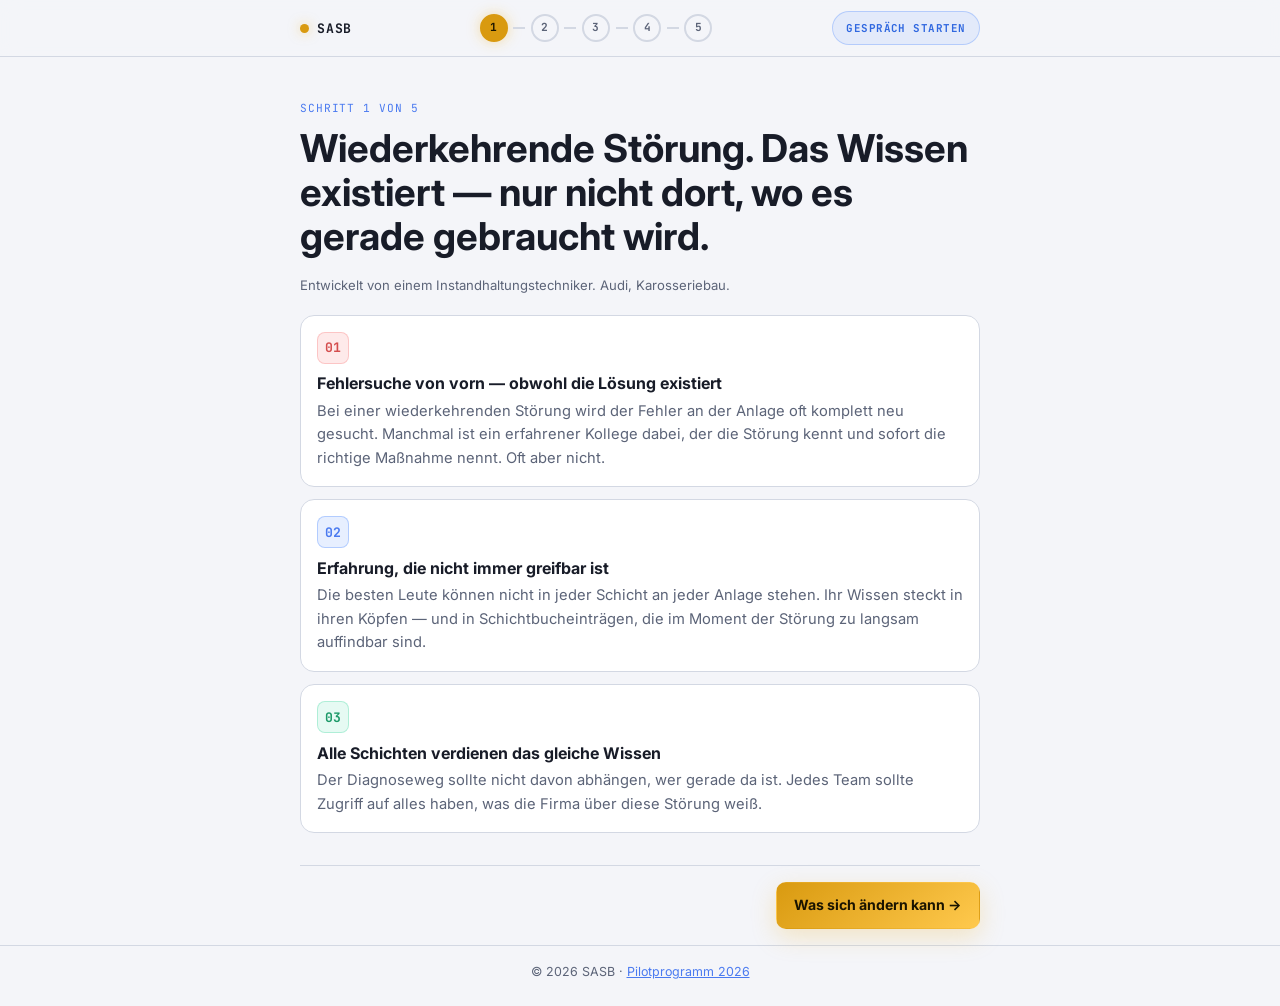
==== commit e20b670e: "numer und email" ====
--- a/index.html
+++ b/index.html
@@ -48,7 +48,9 @@
         <span class="step-line"></span>
         <a class="step-dot" href="termin/" aria-label="Schritt 5">5</a>
       </nav>
-      <div class="links"></div>
+      <div class="links">
+        <a class="header-cta" href="https://sasb.site/termin/">Gespräch starten</a>
+      </div>
     </div>
   </header>
 
@@ -58,6 +60,7 @@
       <div class="reveal">
         <p class="page-label">Schritt 1 von 5</p>
         <h1>Wiederkehrende Störung. Das Wissen existiert — nur nicht dort, wo es gerade gebraucht wird.</h1>
+        <p class="credibility-line">Entwickelt von einem Instandhaltungstechniker. Audi, Karosseriebau.</p>
       </div>
 
       <div class="card-grid reveal d2">
@@ -92,7 +95,7 @@
 
   <footer class="site-footer">
     <div class="wrap">
-      &copy; 2026 SASB &middot; <a href="/beta-lab/">Beta Lab</a>
+      &copy; 2026 SASB &middot; <a href="/beta-lab/">Pilotprogramm 2026</a>
     </div>
   </footer>
 
--- a/assets/style.css
+++ b/assets/style.css
@@ -111,7 +111,7 @@
   align-items: center;
   justify-content: space-between;
   min-height: 56px;
-  gap: 0.5rem;
+  gap: 0.65rem;
 }
 
 .brand {
@@ -139,7 +139,48 @@
   display: flex;
   align-items: center;
   justify-content: flex-end;
-  min-width: 60px;
+  min-width: fit-content;
+  flex-shrink: 0;
+}
+
+.header-cta {
+  display: inline-flex;
+  align-items: center;
+  justify-content: center;
+  min-height: 34px;
+  padding: 0.45rem 0.85rem;
+  border-radius: 999px;
+  border: 1px solid rgba(59, 125, 255, 0.28);
+  background: rgba(59, 125, 255, 0.09);
+  color: var(--blue);
+  font-family: "JetBrains Mono", monospace;
+  font-size: 0.68rem;
+  font-weight: 700;
+  letter-spacing: 0.04em;
+  text-transform: uppercase;
+  line-height: 1;
+  white-space: nowrap;
+  transition: 0.18s ease;
+}
+
+.header-cta:hover {
+  border-color: var(--blue-soft);
+  background: rgba(59, 125, 255, 0.14);
+  color: var(--text);
+  transform: translateY(-1px);
+}
+
+.header-cta:focus-visible {
+  outline: 2px solid rgba(59, 125, 255, 0.45);
+  outline-offset: 2px;
+}
+
+.header-cta.is-disabled {
+  border-color: var(--line);
+  background: var(--surface-2);
+  color: var(--muted);
+  cursor: default;
+  pointer-events: none;
 }
 
 /* === STEP INDICATOR === */
@@ -226,6 +267,12 @@
   font-size: 1.02rem;
   margin: 0 0 1.5rem;
   max-width: 56ch;
+}
+
+.credibility-line {
+  margin: 0.3rem 0 0;
+  color: var(--muted);
+  font-size: 0.82rem;
 }
 
 h2 {
@@ -946,6 +993,38 @@
   gap: 0.65rem;
 }
 
+.contact-inline {
+  margin: 1rem 0 0;
+  color: var(--muted);
+  font-size: 0.86rem;
+  line-height: 1.55;
+}
+
+.contact-inline a {
+  color: var(--blue);
+  font-weight: 600;
+  text-decoration: underline;
+  text-underline-offset: 0.12em;
+}
+
+.contact-inline span {
+  margin: 0 0.35rem;
+}
+
+.social-proof {
+  margin: 0.85rem 0 0;
+  color: var(--muted);
+  font-size: 0.82rem;
+  line-height: 1.55;
+}
+
+.social-proof a {
+  color: var(--blue);
+  font-weight: 600;
+  text-decoration: underline;
+  white-space: nowrap;
+}
+
 /* === CHECK LIST (Termin) === */
 .check-list {
   margin: 0.8rem 0;
@@ -1171,10 +1250,31 @@
   .roi-grid { grid-template-columns: 1fr 1fr; }
 }
 
+@media (max-width: 560px) {
+  .header-row {
+    display: grid;
+    grid-template-columns: auto 1fr auto;
+    align-items: center;
+    row-gap: 0.45rem;
+    padding: 0.55rem 0;
+    min-height: auto;
+  }
+
+  .steps {
+    grid-column: 1 / -1;
+    justify-content: center;
+  }
+}
+
 @media (max-width: 400px) {
   .steps { gap: 0.2rem; }
   .step-dot { width: 24px; height: 24px; font-size: 0.62rem; }
   .step-line { width: 6px; }
   .kpi-grid { grid-template-columns: 1fr; }
   .tl-item { grid-template-columns: 60px 1fr; }
-}
+  .header-cta {
+    min-height: 30px;
+    padding: 0.35rem 0.6rem;
+    font-size: 0.62rem;
+  }
+}
